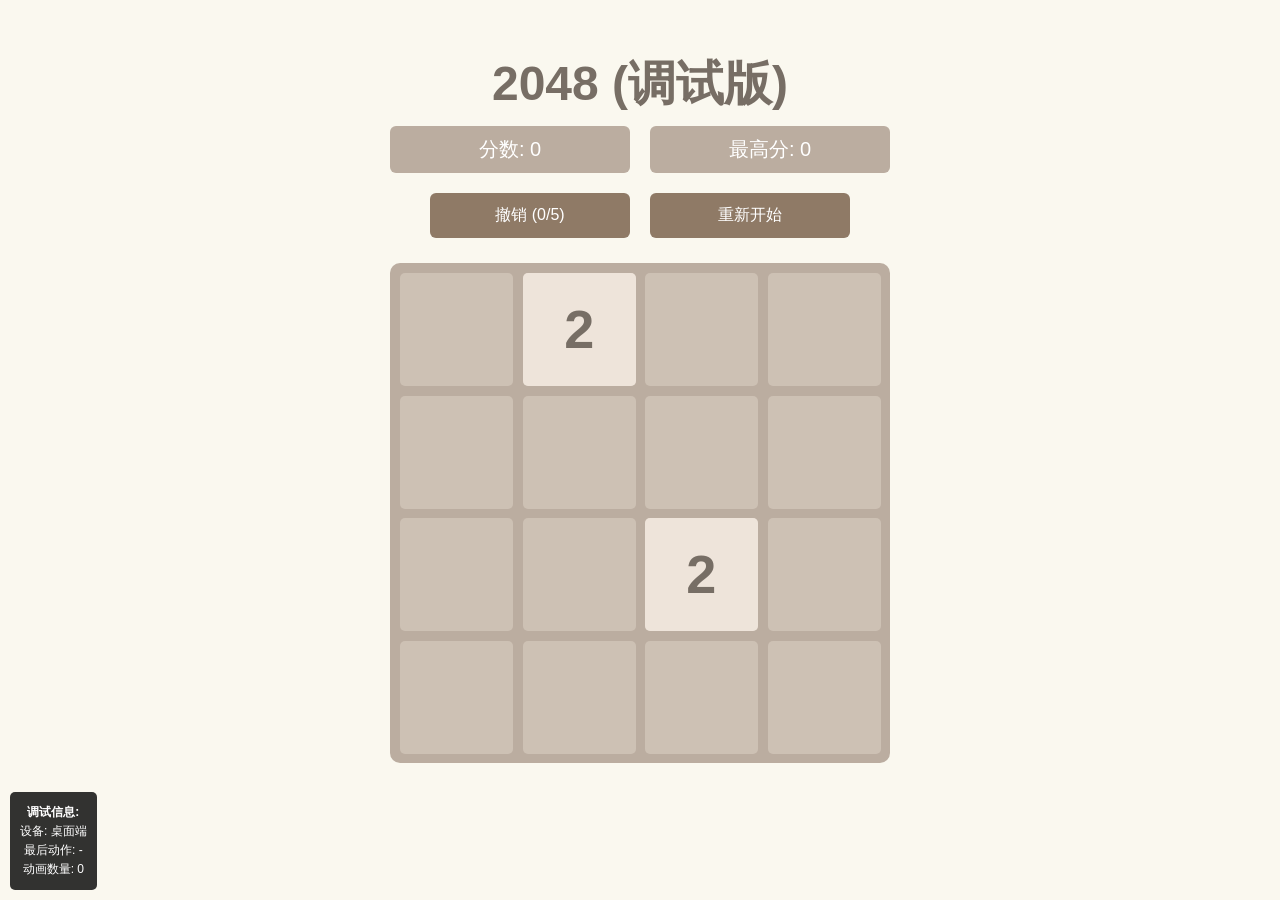
==== debug.html @ c383ec22 "动画修复" ====
<!DOCTYPE html>
<html lang="zh-CN">

<head>
    <meta charset="UTF-8">
    <meta name="viewport" content="width=device-width, initial-scale=1.0, user-scalable=no">
    <title>2048 调试版</title>
    <link rel="stylesheet" href="style.css">
    <style>
        #debug-info {
            position: fixed;
            bottom: 10px;
            left: 10px;
            background: rgba(0, 0, 0, 0.8);
            color: #fff;
            padding: 10px;
            font-size: 12px;
            border-radius: 5px;
            max-width: 300px;
            z-index: 1000;
        }

        #debug-info p {
            margin: 2px 0;
        }
    </style>
</head>

<body>
    <h1>2048 (调试版)</h1>

    <div class="score-board">
        <div class="score-box">
            分数: <span id="score">0</span>
        </div>
        <div class="score-box">
            最高分: <span id="best-score">0</span>
        </div>
    </div>

    <div class="controls">
        <button id="undo">撤销 (<span id="undo-count">0</span>/5)</button>
        <button id="restart">重新开始</button>
    </div>

    <div class="game-container" id="game-container"></div>

    <div id="game-over" class="overlay">
        <div class="message">
            <p>Game Over!</p>
            <button onclick="restartGame()">再来一次</button>
        </div>
    </div>

    <div id="game-win" class="overlay">
        <div class="message">
            <p>恭喜达到 2048!</p>
            <button onclick="continueGame()">继续游戏</button>
        </div>
    </div>

    <div id="debug-info">
        <p><strong>调试信息:</strong></p>
        <p id="device-type">设备: -</p>
        <p id="last-action">最后动作: -</p>
        <p id="animation-count">动画数量: 0</p>
    </div>

    <script src="script.js"></script>
    <script>
        // 添加调试信息
        const debugInfo = {
            deviceType: document.getElementById('device-type'),
            lastAction: document.getElementById('last-action'),
            animationCount: document.getElementById('animation-count')
        };

        // 检测设备类型
        const isMobile = /Android|webOS|iPhone|iPad|iPod|BlackBerry|IEMobile|Opera Mini/i.test(navigator.userAgent);
        debugInfo.deviceType.textContent = `设备: ${isMobile ? '移动端' : '桌面端'}`;

        // 监听触摸事件
        let touchCount = 0;
        container.addEventListener('touchstart', () => {
            touchCount++;
            debugInfo.lastAction.textContent = `最后动作: 触摸 #${touchCount}`;
        });

        // 监听键盘事件
        let keyCount = 0;
        document.addEventListener('keydown', (e) => {
            if (['ArrowLeft', 'ArrowRight', 'ArrowUp', 'ArrowDown'].includes(e.key)) {
                keyCount++;
                debugInfo.lastAction.textContent = `最后动作: 按键 ${e.key} #${keyCount}`;
            }
        });

        // 监听动画
        const originalRender = window.render;
        window.render = function (movedTilesInfo) {
            if (movedTilesInfo) {
                debugInfo.animationCount.textContent = `动画数量: ${movedTilesInfo.length}`;
            }
            return originalRender.call(this, movedTilesInfo);
        };
    </script>
</body>

</html>
---- style.css ----
body {
  font-family: Arial, sans-serif;
  text-align: center;
  background: #faf8ef;
  margin: 0;
  padding: 20px;
  min-height: 100vh;
  display: flex;
  flex-direction: column;
  align-items: center;
  box-sizing: border-box;
}

h1 {
  font-size: 48px;
  color: #776e65;
  margin-bottom: 10px;
}

.score-board {
  display: flex;
  justify-content: center;
  gap: 20px;
  margin-bottom: 15px;
  width: 100%;
  max-width: 500px;
}

.score-box {
  background: #bbada0;
  color: #fff;
  padding: 10px 20px;
  font-size: 20px;
  border-radius: 6px;
  flex: 1;
  text-align: center;
}

.controls {
  margin-bottom: 20px;
  display: flex;
  gap: 10px;
  justify-content: center;
  width: 100%;
  max-width: 500px;
}

button {
  margin: 5px;
  padding: 12px 20px;
  font-size: 16px;
  border: none;
  border-radius: 6px;
  background: #8f7a66;
  color: #fff;
  cursor: pointer;
  min-width: 120px;
  flex: 1;
  max-width: 200px;
  text-align: center;
  transition: background 0.3s;
}

button:hover {
  background: #9f8b77;
}

.game-container {
  width: 90vmin;
  height: 90vmin;
  max-width: 500px;
  max-height: 500px;
  background: #bbada0;
  margin: 0 auto;
  position: relative;
  padding: 10px;
  border-radius: 10px;
  box-sizing: border-box;
  /* 启用硬件加速 */
  transform: translate3d(0, 0, 0);
}


.tile {
  background: #cdc1b4;
  border-radius: 5px;
  display: flex;
  align-items: center;
  justify-content: center;
  font-size: 6vmin;
  font-weight: bold;
  /* 启用硬件加速 */
  will-change: transform;
  transform: translate3d(0, 0, 0);
  /* 移除默认的transition，让动画类控制 */
}

/* 有数字的tile在背景之上 */
.tile.tile-with-value {
  z-index: 10;
}

.tile.new {
  animation: pop 0.2s ease-out;
}

.tile.merged {
  animation: merge 0.25s ease-out;
}

/* 滑动动画类 */
.tile.slide {
  transition: left 0.2s cubic-bezier(0.25, 0.46, 0.45, 0.94),
    top 0.2s cubic-bezier(0.25, 0.46, 0.45, 0.94);
}

@keyframes pop {
  0% {
    transform: scale(0);
    opacity: 0;
  }

  50% {
    opacity: 1;
  }

  100% {
    transform: scale(1);
    opacity: 1;
  }
}

@keyframes merge {
  0% {
    transform: scale(1);
  }

  50% {
    transform: scale(1.15);
  }

  100% {
    transform: scale(1);
  }
}

.overlay {
  position: fixed;
  top: 0;
  left: 0;
  right: 0;
  bottom: 0;
  background: rgba(238, 228, 218, 0.7);
  display: none;
  justify-content: center;
  align-items: center;
  z-index: 10;
}

.message {
  background: #f9f6f2;
  padding: 20px 40px;
  border-radius: 10px;
  font-size: 24px;
  color: #776e65;
  text-align: center;
}

/* 移动端适配 */
@media (max-width: 768px) {
  body {
    padding: 10px;
  }

  h1 {
    font-size: 36px;
    margin-bottom: 5px;
  }

  .score-board {
    gap: 10px;
    margin-bottom: 10px;
    max-width: 90vmin;
  }

  .score-box {
    padding: 8px 15px;
    font-size: 16px;
  }

  .controls {
    margin-bottom: 15px;
    max-width: 90vmin;
    gap: 8px;
  }

  button {
    padding: 10px 16px;
    font-size: 14px;
    min-width: 100px;
    max-width: 150px;
  }

  .game-container {
    gap: 8px;
    padding: 8px;
  }

  .message {
    padding: 15px 30px;
    font-size: 20px;
    margin: 0 20px;
  }
}

@media (max-width: 480px) {
  h1 {
    font-size: 28px;
  }

  .score-box {
    padding: 6px 12px;
    font-size: 14px;
  }

  button {
    padding: 8px 12px;
    font-size: 12px;
    min-width: 80px;
    max-width: 120px;
  }

  .game-container {
    gap: 6px;
    padding: 6px;
  }

  .tile {
    font-size: 5vmin;
  }
}

/* 超小屏幕适配 */
@media (max-width: 320px) {
  h1 {
    font-size: 24px;
  }

  .score-box {
    padding: 5px 10px;
    font-size: 12px;
  }

  button {
    padding: 6px 10px;
    font-size: 11px;
    min-width: 70px;
    max-width: 100px;
  }
}
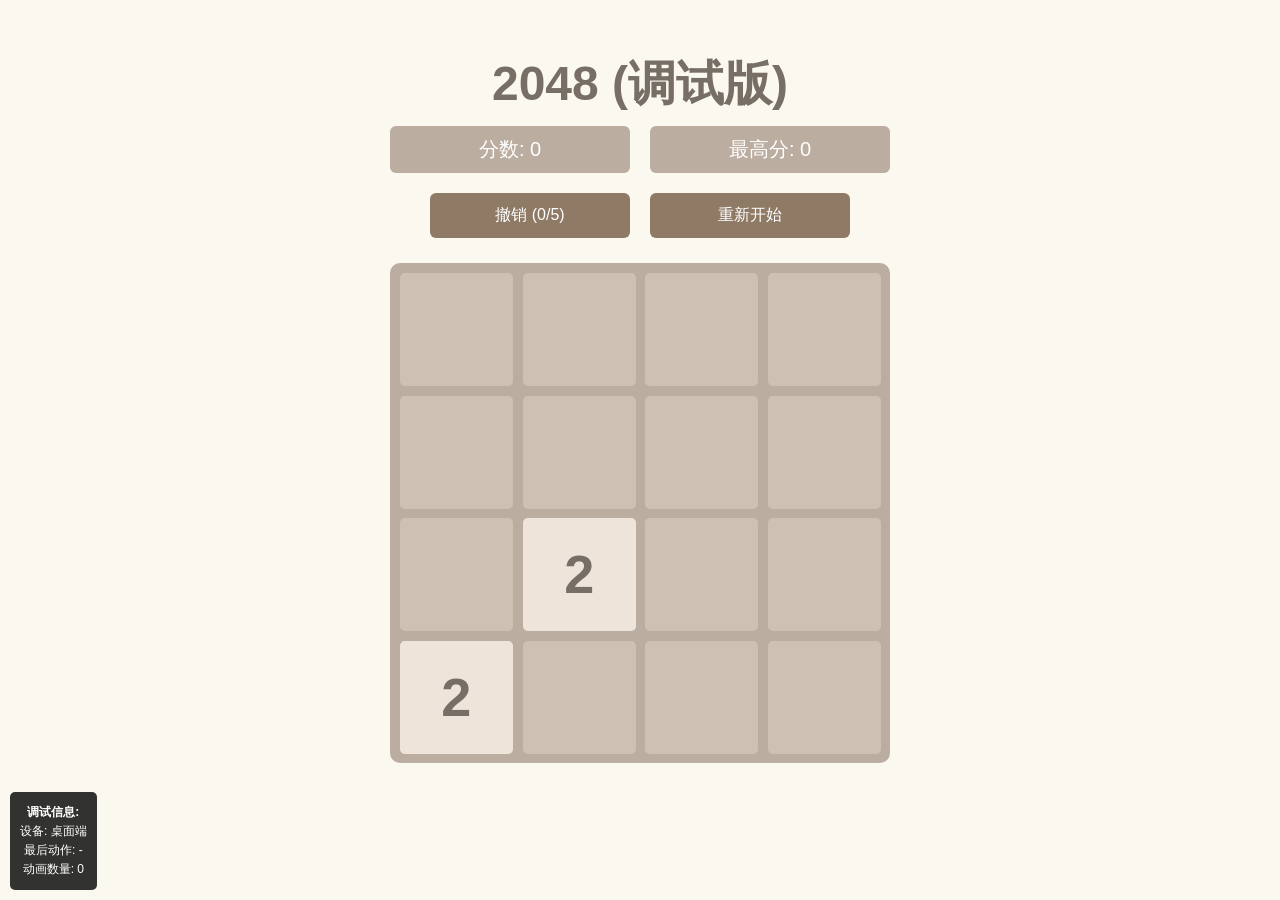
==== commit 614e98fd: "添加图标" ====
--- a/debug.html
+++ b/debug.html
@@ -5,6 +5,7 @@
     <meta charset="UTF-8">
     <meta name="viewport" content="width=device-width, initial-scale=1.0, user-scalable=no">
     <title>2048 调试版</title>
+    <link rel="icon" type="image/png" href="favicon.png">
     <link rel="stylesheet" href="style.css">
     <style>
         #debug-info {
